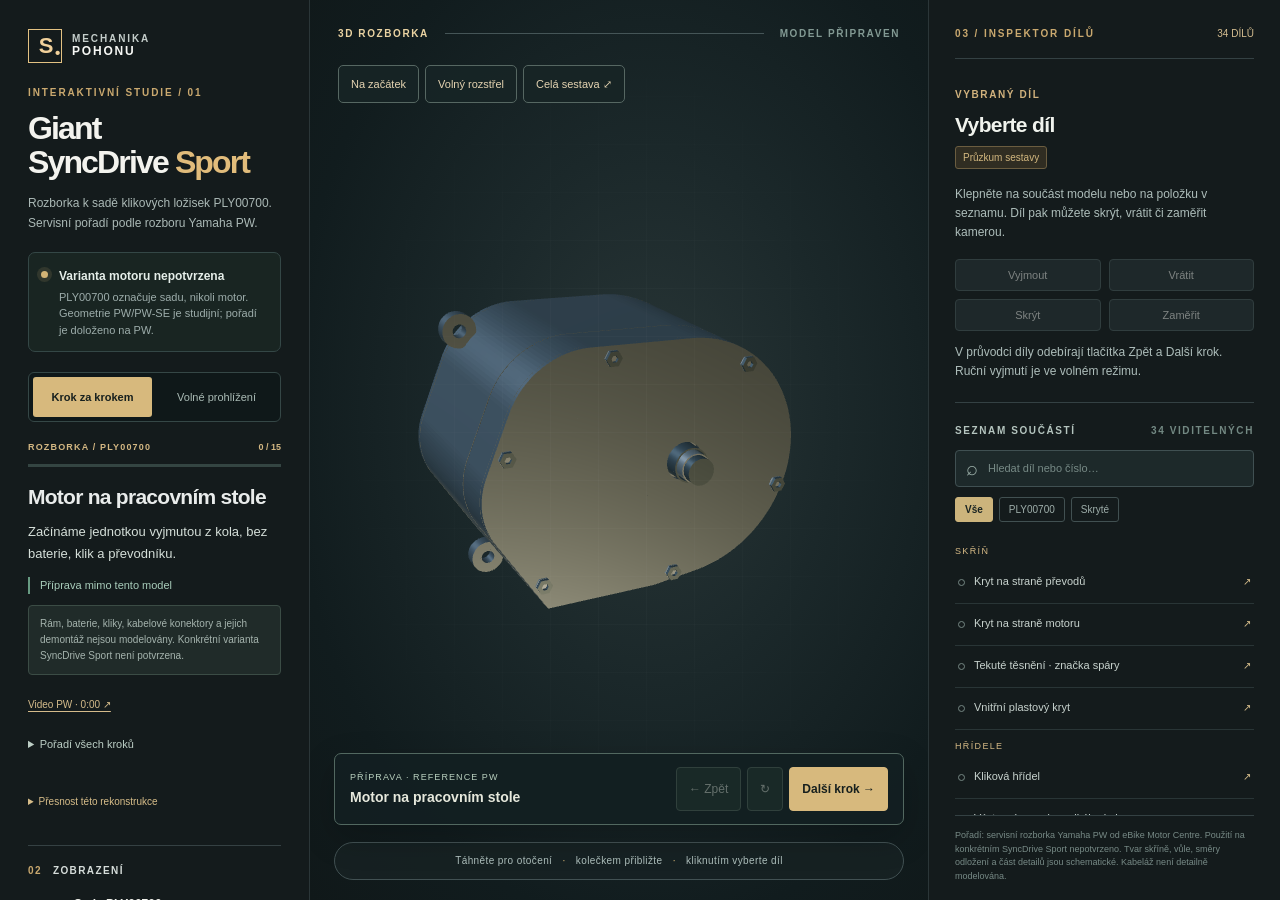
==== web/index.html @ afc52d45 "Publish SyncDrive Sport interactive 3D study" ====
<!doctype html>
<html lang="cs">
<head>
  <meta charset="utf-8">
  <meta name="viewport" content="width=device-width, initial-scale=1">
  <title>SyncDrive Sport | Interaktivní rozborka</title>
  <meta name="description" content="Interaktivní 3D studie motoru Giant SyncDrive Sport. Rozložte sestavu, prohlédněte součásti a odlište doložené údaje od rekonstruované geometrie.">
  <link rel="stylesheet" href="./style.css">
  <script type="importmap">{"imports":{"three":"./vendor/three.module.js"}}</script>
  <script type="module" src="./app.js"></script>
</head>
<body>
  <div class="app-shell">
    <aside class="left-panel">
      <div class="brand"><span class="brand-icon">S<span class="brand-dot">•</span></span><span>MECHANIKA<br><b>POHONU</b></span></div>
      <p class="eyebrow">INTERAKTIVNÍ STUDIE / 01</p>
      <h1>Giant<br>SyncDrive <em>Sport</em></h1>
      <p class="intro">Rozborka k sadě klikových ložisek PLY00700. Servisní pořadí podle rozboru Yamaha PW.</p>
      <div class="status-card"><span class="pulse"></span><div><strong>Varianta motoru nepotvrzena</strong><small>PLY00700 označuje sadu, nikoli motor. Geometrie PW/PW-SE je studijní; pořadí je doloženo na PW.</small></div></div>
      <div class="mode-tabs" aria-label="Režim prohlížení"><button id="mode-guide" aria-pressed="true">Krok za krokem</button><button id="mode-free" aria-pressed="false">Volné prohlížení</button></div>
      <section id="guide-panel" aria-label="Průvodce rozborkou">
        <div class="guide-heading"><span>ROZBORKA / PLY00700</span><output id="step-count">0 / 15</output></div>
        <progress id="step-progress" max="15" value="0" aria-label="Postup rozborky"></progress>
        <h2 id="step-title">Motor na pracovním stole</h2>
        <p id="step-text"></p>
        <p id="step-tool" class="step-tool"></p>
        <p id="step-note" class="step-note"></p>
        <a id="step-source" class="detail-source" target="_blank" rel="noreferrer">Referenční video PW ↗</a>
        <details class="guide-outline"><summary>Pořadí všech kroků</summary><ol id="step-list"></ol></details>
        <details class="accuracy-notes"><summary>Přesnost této rekonstrukce</summary><p>Skříň má dutinu, díly průchozí otvory a převody oddělené roviny. Po vytažení z uložení se podsestavy odkládají stranou; O-kroužky se schematicky roztahují.</p><p>Průniky jsou kontrolovány pro tuto studijní geometrii a její dráhy. Skříň, středy hřídelí, zubové profily, rozměry ložisek a kabeláž nejsou výrobně přesné. Značka tekutého těsnění není vyjímatelný díl.</p><a href="https://www.ebikemotorcentre.com/product/yamaha-pw-pw-se-crankshaft-bearing-kit-part-no-ply00700/" target="_blank" rel="noreferrer">Katalog sady PLY00700 ↗</a></details>
      </section>
      <div id="free-controls" hidden>
      <div class="control-title"><span>01</span> ROZLOŽENÍ</div>
      <div class="range-row"><label for="explode">Průběh rozborky</label><output id="explode-value">0 %</output></div>
      <input id="explode" type="range" min="0" max="100" value="0" step="1" aria-label="Míra rozložení sestavy">
      <div class="range-endpoints"><span>Sestaveno</span><span>Rozloženo</span></div>
      <p class="free-note">Posuvník plynule prochází ověřenými drahami průvodce. Ruční vyjmutí odloží vybraný díl samostatně vedle sestavy.</p>
      </div>
      <div class="control-title"><span>02</span> ZOBRAZENÍ</div>
      <button id="kit" class="toggle-button" aria-pressed="false"><span class="switch"></span><span><b>Sada PLY00700</b><small>Zvýraznit kliková ložiska a O-kroužky</small></span></button>
      <button id="housing" class="toggle-button" aria-pressed="false"><span class="switch"></span><span><b>Průhledná skříň</b><small>Odhalit vnitřní uspořádání</small></span></button>
      <button id="assemble" class="primary-action">Sestavit vše <span>↺</span></button>
      <button id="camera-reset" class="text-action">Vrátit výchozí pohled <span>⌖</span></button>
      <p class="source-note">Podklady: <a href="https://avdweb.nl/solar-bike/hub-motor/yamaha-pw-se" target="_blank" rel="noreferrer">rozbor PW-SE ↗</a> · <a href="https://www.ebikemotorcentre.com/yamaha-motor-parts/yamaha-pw-and-pw-se/" target="_blank" rel="noreferrer">servisní katalog ↗</a></p>
    </aside>
    <main class="stage" id="stage">
      <div class="stage-top"><span class="stage-kicker">3D ROZBORKA</span><span class="stage-line"></span><span id="load-state" role="status">NAČÍTÁM MODEL</span></div>
      <div id="canvas-wrap" aria-label="Interaktivní model motoru"></div>
      <div id="stage-message" class="stage-message" role="status"><span class="loading-ring" aria-hidden="true"></span><strong id="stage-message-title">Připravujeme model motoru</strong><p id="stage-message-text">Načítání 3D sestavy a seznamu součástí…</p><button id="retry" hidden>Zkusit znovu</button></div>
      <div class="stage-tools" aria-label="Rychlé pohledy"><button id="view-assembled">Na začátek</button><button id="view-exploded">Volný rozstřel</button><button id="fit-all" title="Zobrazit všechny viditelné díly">Celá sestava ⤢</button></div>
      <div id="guide-nav" class="guide-nav" aria-label="Ovládání rozborky"><div class="guide-current" role="status" aria-live="polite"><span id="stage-step-count">PŘÍPRAVA</span><strong id="stage-step-title">Motor na pracovním stole</strong></div><div class="guide-nav-buttons"><button id="step-prev" disabled>← Zpět</button><button id="step-replay" disabled title="Zopakovat pohyb aktuálního kroku">↻</button><button id="step-next">Další krok →</button></div></div>
      <div class="stage-hint">Táhněte pro otočení <i>·</i> kolečkem přibližte <i>·</i> kliknutím vyberte díl</div>
      <div class="stage-corner">PW / PW-SE<br><strong>SYNC<span>DRIVE</span></strong></div>
    </main>
    <aside class="right-panel">
      <div class="panel-top"><span class="eyebrow">03 / INSPEKTOR DÍLŮ</span><span id="part-count">—</span></div>
      <div class="selected" id="selected">
        <span class="selected-label">VYBRANÝ DÍL</span>
        <h2 id="selected-name">Vyberte díl</h2>
        <code id="selected-id"></code>
        <span id="selected-status" class="fact-pill">Průzkum sestavy</span>
        <p id="selected-description">Klepněte na součást modelu nebo na položku v seznamu. Díl pak můžete skrýt, vrátit či zaměřit kamerou.</p>
        <div class="selected-actions"><button id="remove-part" disabled>Vyjmout</button><button id="restore-part" disabled>Vrátit</button><button id="hide-part" disabled>Skrýt</button><button id="focus-part" disabled>Zaměřit</button></div>
        <p id="inspection-note" class="inspection-note">V průvodci díly odebírají tlačítka Zpět a Další krok. Ruční vyjmutí je ve volném režimu.</p>
        <a id="selected-source" class="detail-source" target="_blank" rel="noreferrer" hidden>Otevřít zdroj ↗</a>
      </div>
      <div class="list-title"><span>SEZNAM SOUČÁSTÍ</span><span id="visible-count"></span></div>
      <label class="search-wrap"><span>⌕</span><input id="search" type="search" placeholder="Hledat díl nebo číslo…" autocomplete="off" aria-label="Hledat díl"></label>
      <div class="filter-row"><button class="filter active" data-filter="all">Vše</button><button class="filter" data-filter="kit">PLY00700</button><button class="filter" data-filter="hidden">Skryté</button></div>
      <div id="part-list" class="part-list" aria-label="Seznam součástí"></div>
      <div class="disclaimer">Pořadí: servisní rozborka Yamaha PW od eBike Motor Centre. Použití na konkrétním SyncDrive Sport nepotvrzeno. Tvar skříně, vůle, směry odložení a část detailů jsou schematické. Kabeláž není detailně modelována.</div>
    </aside>
  </div>
  <noscript><p class="noscript-message">Pro zobrazení interaktivního motoru zapněte JavaScript v prohlížeči.</p></noscript>
</body>
</html>
---- web/style.css ----
:root{font-family:Inter,ui-sans-serif,-apple-system,BlinkMacSystemFont,"Segoe UI",sans-serif;color:#e9eceb;background:#101617;font-synthesis:none}*{box-sizing:border-box}html,body{margin:0;min-width:320px;height:100%}button,input{font:inherit}button{cursor:pointer}a{color:inherit}.app-shell{display:grid;grid-template-columns:310px minmax(360px,1fr) 352px;min-height:100vh;height:100vh}.left-panel,.right-panel{z-index:2;background:#141b1c;overflow:auto;scrollbar-width:thin;scrollbar-color:#394548 transparent}.left-panel{padding:29px 28px 24px;border-right:1px solid #2b3638}.right-panel{padding:28px 26px 0;border-left:1px solid #2b3638;display:flex;flex-direction:column}.brand{display:flex;gap:10px;align-items:center;font-size:10px;line-height:1.05;letter-spacing:.19em;font-weight:600;color:#c4cdca}.brand b{font-size:12px;letter-spacing:.15em;color:#f6f7f4}.brand-icon{width:34px;height:34px;border:1px solid #e3c283;display:grid;place-items:center;font-size:22px;font-weight:700;letter-spacing:-.1em;color:#f1d19b;position:relative}.brand-dot{font-size:15px;position:absolute;bottom:1px;right:3px}.eyebrow{font-size:10px;letter-spacing:.19em;font-weight:750;color:#caa96f}.left-panel>.eyebrow{margin:54px 0 14px}h1{font-size:43px;letter-spacing:-.058em;line-height:1.05;margin:0;color:#f3f3ee;font-weight:700}h1 em{font-style:normal;color:#e1bc7b}.intro{font-size:13px;line-height:1.68;color:#abb9b6;max-width:250px;margin:19px 0 26px}.status-card{display:flex;gap:11px;align-items:flex-start;border:1px solid #344746;background:#192522;padding:13px 12px;margin-bottom:30px;border-radius:7px}.status-card strong{font-size:12px;color:#e5eee9}.status-card small{display:block;color:#9dadab;font-size:11px;line-height:1.5;margin-top:5px}.pulse{width:7px;height:7px;flex:none;background:#d3b475;border-radius:50%;margin-top:5px;box-shadow:0 0 0 4px #d3b47520}.control-title{border-top:1px solid #354143;padding-top:19px;margin:0 0 17px;display:flex;gap:11px;color:#d6ddda;letter-spacing:.14em;font-weight:750;font-size:10px}.control-title span{color:#c9a86e}.range-row{display:flex;justify-content:space-between;align-items:center;color:#e9efeb;font-size:13px;margin:2px 0 14px}.range-row output{color:#e5c48b;font-variant-numeric:tabular-nums}input[type=range]{width:100%;height:4px;appearance:none;background:#52605c;border-radius:3px;outline:none;accent-color:#e6c185}input[type=range]::-webkit-slider-thumb{appearance:none;width:16px;height:16px;background:#ecc98d;border:3px solid #29302d;border-radius:50%;box-shadow:0 0 0 2px #ecc98d}.range-endpoints{display:flex;justify-content:space-between;color:#788984;font-size:10px;margin:9px 0 31px}.toggle-button{width:100%;display:flex;align-items:center;text-align:left;gap:12px;background:transparent;border:0;color:#f1f2ec;padding:4px 0 18px}.toggle-button+ .toggle-button{padding-top:2px}.toggle-button b{display:block;font-weight:600;font-size:12px}.toggle-button small{display:block;margin-top:4px;font-size:10px;color:#899c98;line-height:1.4}.switch{width:34px;height:19px;border-radius:12px;border:1px solid #586561;flex:none;position:relative;transition:.2s}.switch:before{content:"";display:block;width:11px;height:11px;background:#84948f;border-radius:50%;position:absolute;top:3px;left:3px;transition:.2s}.toggle-button[aria-pressed=true] .switch{background:#d5b478;border-color:#d5b478}.toggle-button[aria-pressed=true] .switch:before{left:18px;background:#1b2523}.primary-action{margin-top:7px;width:100%;background:#d7b97d;border:1px solid #d7b97d;border-radius:4px;color:#17201e;font-weight:700;font-size:12px;padding:13px;display:flex;justify-content:space-between}.primary-action:hover{background:#edcf93}.text-action{width:100%;background:transparent;border:0;border-bottom:1px solid #354143;color:#c2cdc8;font-size:11px;padding:16px 1px;display:flex;justify-content:space-between}.text-action:hover{color:white}.source-note{font-size:10px;line-height:1.6;color:#778984;margin:26px 0 0}.source-note a{color:#b6aaa0;text-underline-offset:3px}.stage{background:radial-gradient(ellipse at 55% 46%,#293637 0,#1b282a 39%,#111c1e 75%,#101819 100%);min-width:0;position:relative;overflow:hidden}.stage:after{content:"";position:absolute;inset:0;pointer-events:none;background-image:linear-gradient(#ffffff06 1px,transparent 1px),linear-gradient(90deg,#ffffff06 1px,transparent 1px);background-size:48px 48px;mask-image:radial-gradient(ellipse at center,#000 13%,transparent 74%)}.stage-top{position:absolute;left:28px;right:28px;top:28px;z-index:1;display:flex;align-items:center;gap:16px;font-size:10px;letter-spacing:.16em;color:#cedad7;font-weight:700}.stage-kicker{color:#ead3a2}.stage-line{height:1px;background:#455557;flex:1}.stage-top #load-state{color:#829993}.stage-hint{position:absolute;z-index:1;left:24px;bottom:23px;font-size:10px;letter-spacing:.04em;color:#afc0bd;background:#182324d0;border:1px solid #425153;border-radius:100px;padding:10px 16px;pointer-events:none}.stage-hint i{font-style:normal;color:#d9b878;margin:0 7px}.stage-corner{position:absolute;right:28px;bottom:28px;text-align:right;color:#8ca09b;letter-spacing:.18em;font-size:9px;line-height:1.8}.stage-corner strong{font-size:12px;color:#e5e8e1}.stage-corner strong span{color:#d8b675}#canvas-wrap{position:absolute;inset:0}#canvas-wrap canvas{display:block;width:100%;height:100%;outline:none;cursor:grab}#canvas-wrap canvas:active{cursor:grabbing}.panel-top,.list-title{display:flex;justify-content:space-between;align-items:center}.panel-top{border-bottom:1px solid #344143;padding-bottom:19px}.panel-top .eyebrow{margin:0}.panel-top #part-count{font-size:10px;color:#d4bd90}.selected{padding:25px 0 20px;border-bottom:1px solid #344143;min-height:269px}.selected-label,.list-title{letter-spacing:.16em;font-size:10px;font-weight:700;color:#b5c5bf}.selected-label{color:#d1b27d}.selected h2{font-size:21px;line-height:1.17;letter-spacing:-.03em;margin:11px 0 12px;color:#f0f3ed}.fact-pill{display:inline-block;color:#d2b77f;border:1px solid #6b5d40;background:#302d22;border-radius:3px;font-size:10px;padding:5px 7px}.fact-pill.verified{background:#1e3430;border-color:#3c7668;color:#9bd0b7}.selected p{font-size:12px;line-height:1.62;color:#adbdba;min-height:50px;margin:16px 0}.selected-actions{display:flex;gap:8px}.selected-actions button{flex:1;background:#293638;border:1px solid #4d6060;color:#e5eae5;padding:9px 6px;border-radius:4px;font-size:11px}.selected-actions button:hover:not(:disabled){background:#40504f}.selected-actions button:disabled{opacity:.5;cursor:default}.detail-source{display:inline-block;color:#d5bc8b;font-size:10px;margin-top:14px;text-decoration:underline;text-underline-offset:3px}.list-title{padding:22px 0 14px}.list-title #visible-count{color:#738983}.search-wrap{display:flex;align-items:center;gap:8px;background:#1d292a;border:1px solid #405052;border-radius:4px;padding:0 10px;color:#9cb0a9}.search-wrap span{font-size:20px;line-height:0}.search-wrap input{border:0;background:transparent;color:#edf1eb;font-size:11px;width:100%;height:35px;outline:none}.search-wrap input::placeholder{color:#778a86}.filter-row{display:flex;gap:6px;margin:10px 0 13px}.filter{border:1px solid #415051;background:transparent;color:#9eaeaa;border-radius:3px;padding:6px 9px;font-size:10px}.filter.active{background:#ccb47c;border-color:#ccb47c;color:#1b2523;font-weight:700}.part-list{overflow:auto;flex:1;min-height:100px;scrollbar-color:#3d4d4d transparent;scrollbar-width:thin;padding-bottom:10px}.group-heading{position:sticky;top:0;background:#141b1c;color:#d5b985;letter-spacing:.15em;font-size:9px;padding:11px 0 6px;z-index:1}.part-item{width:100%;min-height:42px;border:0;border-bottom:1px solid #293536;background:transparent;color:#c8d3ce;text-align:left;padding:8px 3px;display:flex;align-items:center;gap:9px;font-size:11px;line-height:1.25}.part-item:hover,.part-item.active{color:#f0e5d0;background:#263332}.part-item.hidden{opacity:.55}.part-item.kit .part-indicator{background:#e3bd76;border-color:#e3bd76}.part-indicator{flex:none;width:7px;height:7px;border-radius:50%;border:1px solid #758783}.part-item span:nth-child(2){flex:1}.part-item .eye{color:#d6bd8b;font-size:10px}.disclaimer{font-size:9px;line-height:1.5;color:#778a86;padding:13px 0 17px;border-top:1px solid #344143;background:#141b1c}@media(max-width:1150px){.app-shell{grid-template-columns:270px minmax(310px,1fr) 310px}.left-panel{padding-left:20px;padding-right:20px}.right-panel{padding-left:18px;padding-right:18px}h1{font-size:38px}}@media(max-width:900px){.app-shell{height:auto;grid-template-columns:280px 1fr;grid-template-rows:minmax(560px,70vh) auto}.left-panel{grid-column:1;grid-row:1/3}.stage{grid-column:2;grid-row:1}.right-panel{grid-column:2;grid-row:2;height:600px;border-top:1px solid #2b3638}.stage-hint{left:12px;right:12px;text-align:center;font-size:9px}}@media(max-width:620px){.app-shell{display:flex;flex-direction:column;height:auto}.left-panel{order:2;padding:22px}.left-panel>.eyebrow{margin-top:24px}.stage{order:1;height:55vh;min-height:380px}.right-panel{order:3;height:650px}.stage-top{top:15px;left:15px;right:15px}.stage-hint{bottom:13px}.stage-corner{display:none}}

.selected code{display:block;font-size:10px;color:#8ea7a1;margin:-4px 0 10px}.selected-actions{display:grid;grid-template-columns:1fr 1fr;gap:8px}.selected-actions button{flex:auto}

/* Status and controls stay usable while the 3D scene loads. */
[hidden]{display:none!important}
button:focus-visible,input:focus-visible,a:focus-visible{outline:2px solid #edcf93;outline-offset:4px}
button:disabled{cursor:default;opacity:.45}
.stage-tools{position:absolute;top:65px;left:28px;right:28px;z-index:2;display:flex;gap:6px;flex-wrap:wrap}
.stage-tools button,.stage-message button{border:1px solid #566762;background:#182526e8;color:#e5d4b2;border-radius:5px;font-size:11px;padding:10px 12px;min-height:38px}
.stage-tools button:hover:not(:disabled){background:#354642}
.stage-message{position:absolute;inset:0;z-index:3;display:flex;align-items:center;justify-content:center;flex-direction:column;text-align:center;background:#162223ed;padding:32px}
.stage-message strong{font-size:20px;letter-spacing:-.03em}
.stage-message p{max-width:320px;font-size:13px;line-height:1.7;color:#aebeb8}
.stage-message.error .loading-ring{display:none}
.loading-ring{width:30px;height:30px;margin-bottom:24px;border:2px solid #53605b;border-top-color:#edcf93;border-radius:50%;animation:loading-turn 1s linear infinite}
@keyframes loading-turn{to{transform:rotate(360deg)}}
#canvas-wrap canvas{touch-action:none}
.noscript-message{position:fixed;inset:30% 10% auto;background:#182526;color:#edcf93;padding:30px;z-index:10;border:1px solid #edcf93}
@media(min-width:901px){.stage-hint{right:24px;text-align:center;line-height:1.6;bottom:20px}.stage-corner{bottom:80px}}
@media(min-width:621px) and (max-width:900px){.stage-corner{bottom:85px}}
@media(max-width:620px){.stage{position:sticky;top:0;z-index:4;height:46svh;min-height:300px;max-height:480px;border-bottom:1px solid #405052}.stage-tools{top:48px;left:15px;right:15px}.stage-tools button{min-height:40px}.stage-hint{font-size:9px;line-height:1.6;padding:8px}.right-panel{height:auto;min-height:650px;overflow:visible}.part-list{max-height:420px;flex:auto}.part-item{min-height:46px}.selected-actions button,.filter,.toggle-button{min-height:44px}.stage-top{gap:8px;font-size:9px;letter-spacing:.1em}.left-panel>.eyebrow{margin-top:12px}}
@media(prefers-reduced-motion:reduce){*,*:before,*:after{animation:none!important;transition:none!important}}

/* Guided bearing-kit disassembly. */
.left-panel:has(#mode-guide[aria-pressed=true]) h1{font-size:32px}
.left-panel:has(#mode-guide[aria-pressed=true])>.eyebrow{margin-top:24px}
.left-panel:has(#mode-guide[aria-pressed=true]) .intro{margin:14px 0 18px;font-size:12px}
.status-card{margin-bottom:20px}
.mode-tabs{display:grid;grid-template-columns:1fr 1fr;gap:5px;background:#0f1819;padding:4px;border:1px solid #354746;border-radius:6px;margin:0 0 20px}
.mode-tabs button{border:0;border-radius:3px;background:transparent;color:#aabbb5;font-size:11px;min-height:40px;padding:7px}
.mode-tabs button[aria-pressed=true]{background:#d7b97d;color:#17201e;font-weight:700}
.guide-heading{display:flex;justify-content:space-between;font-size:9px;letter-spacing:.13em;color:#d3b782;font-weight:700}
.guide-heading output{font-variant-numeric:tabular-nums;letter-spacing:0}
#step-progress{appearance:none;width:100%;height:3px;margin:12px 0 16px;accent-color:#d7b97d;border:0;background:#344542}
#step-progress::-webkit-progress-bar{background:#344542}
#step-progress::-webkit-progress-value{background:#d7b97d}
#guide-panel h2{font-size:21px;line-height:1.22;letter-spacing:-.035em;margin:0 0 12px}
#step-text{color:#d5dfd9;font-size:13px;line-height:1.65;margin:0 0 13px}
.step-tool{color:#a9cdbb;font-size:11px;line-height:1.5;border-left:2px solid #679b82;padding-left:10px}
.step-note,.free-note,.inspection-note{font-size:10px;line-height:1.6;color:#a5b4ae}
.step-note{background:#202b29;padding:10px 11px;border:1px solid #3b4c45;border-radius:4px}
.guide-outline{margin:16px 0 22px;font-size:11px;color:#bccec5}
.guide-outline summary{cursor:pointer;padding:10px 0;min-height:36px}
#step-list{list-style:none;margin:0;padding:0;max-height:235px;overflow:auto;scrollbar-width:thin}
#step-list button{width:100%;text-align:left;background:transparent;border:0;border-bottom:1px solid #344540;padding:10px 6px;min-height:40px;color:#adbbb5;font-size:11px;line-height:1.4}
#step-list button[aria-current=step]{background:#2b3a32;color:#e5ce9c;border-left:2px solid #d7b97d}
#step-list button:disabled{opacity:.45}
.guide-nav{position:absolute;bottom:75px;left:24px;right:24px;z-index:2;background:#132022ee;border:1px solid #526860;border-radius:7px;display:flex;align-items:center;justify-content:space-between;gap:16px;padding:13px 15px;box-shadow:0 12px 35px #0003}
.guide-current{min-width:0}
.guide-current span{display:block;font-size:9px;letter-spacing:.12em;color:#b9d0bf;margin-bottom:6px}
.guide-current strong{display:block;font-size:14px;line-height:1.3;color:#e6e8dc}
.guide-nav-buttons{display:flex;gap:6px;flex:none}
.guide-nav button{border:1px solid #607467;border-radius:4px;background:#263b33;color:#e1e8dc;padding:10px 12px;min-height:44px;font-size:12px}
.guide-nav #step-next{background:#d7b97d;border-color:#d7b97d;color:#17201e;font-weight:700}
.guide-nav button:disabled{opacity:.4}
.stage:has(#guide-nav:not([hidden])) .stage-corner{display:none}
.part-item.current-step{background:#1e352a;border-left:2px solid #80b899;padding-left:6px}
.part-item.current-step .eye{color:#a9d8bb;font-size:9px}
.inspection-note{font-size:10px;min-height:0!important;margin:12px 0 0!important}
@media(max-width:1150px){.guide-nav{flex-direction:column;align-items:stretch;gap:10px}.guide-nav-buttons{justify-content:flex-end}.guide-current strong{font-size:13px}}
@media(max-width:620px){.guide-nav{bottom:12px;left:12px;right:12px;padding:9px 11px;gap:8px}.guide-current span{font-size:8px;margin-bottom:3px}.guide-current strong{font-size:12px}.guide-nav-buttons{justify-content:stretch}.guide-nav button{font-size:11px;min-height:40px;padding:8px 10px}#step-next{flex:1}.stage:has(#guide-nav:not([hidden])) .stage-hint{display:none}.stage{height:52svh;min-height:360px}.stage-tools button{font-size:10px;padding:8px}.mode-tabs button{min-height:44px}}
.accuracy-notes{font-size:10px;color:#a9b8b0;line-height:1.6;margin:0 0 23px}.accuracy-notes summary{cursor:pointer;color:#d7bd89;min-height:36px;padding:8px 0}.accuracy-notes p{margin:8px 0 12px}.accuracy-notes a{color:#d7bd89;text-underline-offset:3px}
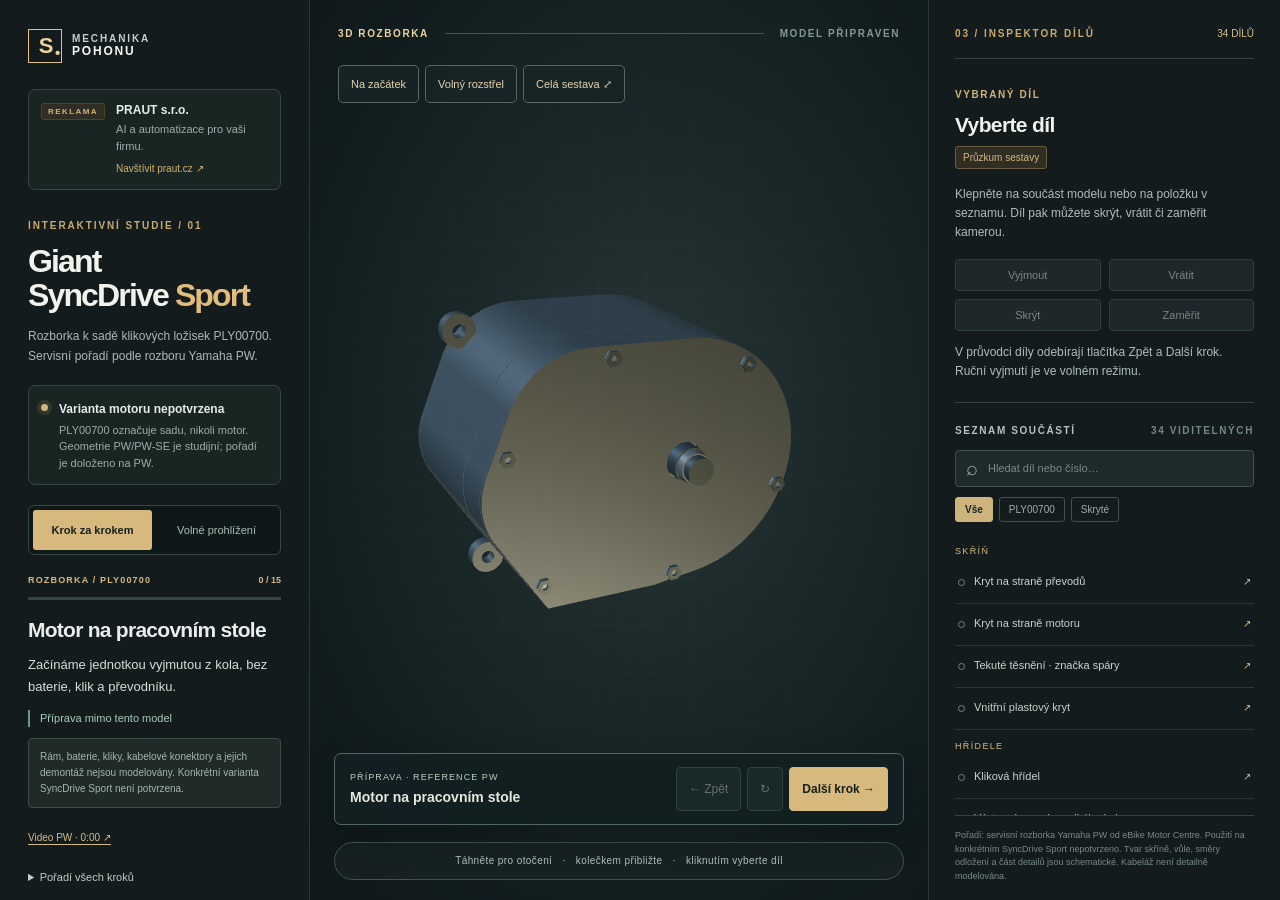
==== commit e26ec658: "Add PRAUT advertisement to SyncDrive viewer" ====
--- a/web/index.html
+++ b/web/index.html
@@ -13,6 +13,14 @@
   <div class="app-shell">
     <aside class="left-panel">
       <div class="brand"><span class="brand-icon">S<span class="brand-dot">•</span></span><span>MECHANIKA<br><b>POHONU</b></span></div>
+      <aside class="ad-card">
+        <span class="ad-tag">REKLAMA</span>
+        <a href="https://www.praut.cz/" target="_blank" rel="noreferrer" aria-label="Přejít na web firmy PRAUT s.r.o.">
+          <h3 class="ad-title">PRAUT s.r.o.</h3>
+          <p class="ad-copy">AI a automatizace pro vaši firmu.</p>
+          <span class="ad-cta">Navštívit praut.cz ↗</span>
+        </a>
+      </aside>
       <p class="eyebrow">INTERAKTIVNÍ STUDIE / 01</p>
       <h1>Giant<br>SyncDrive <em>Sport</em></h1>
       <p class="intro">Rozborka k sadě klikových ložisek PLY00700. Servisní pořadí podle rozboru Yamaha PW.</p>
--- a/web/style.css
+++ b/web/style.css
@@ -1,4 +1,4 @@
-:root{font-family:Inter,ui-sans-serif,-apple-system,BlinkMacSystemFont,"Segoe UI",sans-serif;color:#e9eceb;background:#101617;font-synthesis:none}*{box-sizing:border-box}html,body{margin:0;min-width:320px;height:100%}button,input{font:inherit}button{cursor:pointer}a{color:inherit}.app-shell{display:grid;grid-template-columns:310px minmax(360px,1fr) 352px;min-height:100vh;height:100vh}.left-panel,.right-panel{z-index:2;background:#141b1c;overflow:auto;scrollbar-width:thin;scrollbar-color:#394548 transparent}.left-panel{padding:29px 28px 24px;border-right:1px solid #2b3638}.right-panel{padding:28px 26px 0;border-left:1px solid #2b3638;display:flex;flex-direction:column}.brand{display:flex;gap:10px;align-items:center;font-size:10px;line-height:1.05;letter-spacing:.19em;font-weight:600;color:#c4cdca}.brand b{font-size:12px;letter-spacing:.15em;color:#f6f7f4}.brand-icon{width:34px;height:34px;border:1px solid #e3c283;display:grid;place-items:center;font-size:22px;font-weight:700;letter-spacing:-.1em;color:#f1d19b;position:relative}.brand-dot{font-size:15px;position:absolute;bottom:1px;right:3px}.eyebrow{font-size:10px;letter-spacing:.19em;font-weight:750;color:#caa96f}.left-panel>.eyebrow{margin:54px 0 14px}h1{font-size:43px;letter-spacing:-.058em;line-height:1.05;margin:0;color:#f3f3ee;font-weight:700}h1 em{font-style:normal;color:#e1bc7b}.intro{font-size:13px;line-height:1.68;color:#abb9b6;max-width:250px;margin:19px 0 26px}.status-card{display:flex;gap:11px;align-items:flex-start;border:1px solid #344746;background:#192522;padding:13px 12px;margin-bottom:30px;border-radius:7px}.status-card strong{font-size:12px;color:#e5eee9}.status-card small{display:block;color:#9dadab;font-size:11px;line-height:1.5;margin-top:5px}.pulse{width:7px;height:7px;flex:none;background:#d3b475;border-radius:50%;margin-top:5px;box-shadow:0 0 0 4px #d3b47520}.control-title{border-top:1px solid #354143;padding-top:19px;margin:0 0 17px;display:flex;gap:11px;color:#d6ddda;letter-spacing:.14em;font-weight:750;font-size:10px}.control-title span{color:#c9a86e}.range-row{display:flex;justify-content:space-between;align-items:center;color:#e9efeb;font-size:13px;margin:2px 0 14px}.range-row output{color:#e5c48b;font-variant-numeric:tabular-nums}input[type=range]{width:100%;height:4px;appearance:none;background:#52605c;border-radius:3px;outline:none;accent-color:#e6c185}input[type=range]::-webkit-slider-thumb{appearance:none;width:16px;height:16px;background:#ecc98d;border:3px solid #29302d;border-radius:50%;box-shadow:0 0 0 2px #ecc98d}.range-endpoints{display:flex;justify-content:space-between;color:#788984;font-size:10px;margin:9px 0 31px}.toggle-button{width:100%;display:flex;align-items:center;text-align:left;gap:12px;background:transparent;border:0;color:#f1f2ec;padding:4px 0 18px}.toggle-button+ .toggle-button{padding-top:2px}.toggle-button b{display:block;font-weight:600;font-size:12px}.toggle-button small{display:block;margin-top:4px;font-size:10px;color:#899c98;line-height:1.4}.switch{width:34px;height:19px;border-radius:12px;border:1px solid #586561;flex:none;position:relative;transition:.2s}.switch:before{content:"";display:block;width:11px;height:11px;background:#84948f;border-radius:50%;position:absolute;top:3px;left:3px;transition:.2s}.toggle-button[aria-pressed=true] .switch{background:#d5b478;border-color:#d5b478}.toggle-button[aria-pressed=true] .switch:before{left:18px;background:#1b2523}.primary-action{margin-top:7px;width:100%;background:#d7b97d;border:1px solid #d7b97d;border-radius:4px;color:#17201e;font-weight:700;font-size:12px;padding:13px;display:flex;justify-content:space-between}.primary-action:hover{background:#edcf93}.text-action{width:100%;background:transparent;border:0;border-bottom:1px solid #354143;color:#c2cdc8;font-size:11px;padding:16px 1px;display:flex;justify-content:space-between}.text-action:hover{color:white}.source-note{font-size:10px;line-height:1.6;color:#778984;margin:26px 0 0}.source-note a{color:#b6aaa0;text-underline-offset:3px}.stage{background:radial-gradient(ellipse at 55% 46%,#293637 0,#1b282a 39%,#111c1e 75%,#101819 100%);min-width:0;position:relative;overflow:hidden}.stage:after{content:"";position:absolute;inset:0;pointer-events:none;background-image:linear-gradient(#ffffff06 1px,transparent 1px),linear-gradient(90deg,#ffffff06 1px,transparent 1px);background-size:48px 48px;mask-image:radial-gradient(ellipse at center,#000 13%,transparent 74%)}.stage-top{position:absolute;left:28px;right:28px;top:28px;z-index:1;display:flex;align-items:center;gap:16px;font-size:10px;letter-spacing:.16em;color:#cedad7;font-weight:700}.stage-kicker{color:#ead3a2}.stage-line{height:1px;background:#455557;flex:1}.stage-top #load-state{color:#829993}.stage-hint{position:absolute;z-index:1;left:24px;bottom:23px;font-size:10px;letter-spacing:.04em;color:#afc0bd;background:#182324d0;border:1px solid #425153;border-radius:100px;padding:10px 16px;pointer-events:none}.stage-hint i{font-style:normal;color:#d9b878;margin:0 7px}.stage-corner{position:absolute;right:28px;bottom:28px;text-align:right;color:#8ca09b;letter-spacing:.18em;font-size:9px;line-height:1.8}.stage-corner strong{font-size:12px;color:#e5e8e1}.stage-corner strong span{color:#d8b675}#canvas-wrap{position:absolute;inset:0}#canvas-wrap canvas{display:block;width:100%;height:100%;outline:none;cursor:grab}#canvas-wrap canvas:active{cursor:grabbing}.panel-top,.list-title{display:flex;justify-content:space-between;align-items:center}.panel-top{border-bottom:1px solid #344143;padding-bottom:19px}.panel-top .eyebrow{margin:0}.panel-top #part-count{font-size:10px;color:#d4bd90}.selected{padding:25px 0 20px;border-bottom:1px solid #344143;min-height:269px}.selected-label,.list-title{letter-spacing:.16em;font-size:10px;font-weight:700;color:#b5c5bf}.selected-label{color:#d1b27d}.selected h2{font-size:21px;line-height:1.17;letter-spacing:-.03em;margin:11px 0 12px;color:#f0f3ed}.fact-pill{display:inline-block;color:#d2b77f;border:1px solid #6b5d40;background:#302d22;border-radius:3px;font-size:10px;padding:5px 7px}.fact-pill.verified{background:#1e3430;border-color:#3c7668;color:#9bd0b7}.selected p{font-size:12px;line-height:1.62;color:#adbdba;min-height:50px;margin:16px 0}.selected-actions{display:flex;gap:8px}.selected-actions button{flex:1;background:#293638;border:1px solid #4d6060;color:#e5eae5;padding:9px 6px;border-radius:4px;font-size:11px}.selected-actions button:hover:not(:disabled){background:#40504f}.selected-actions button:disabled{opacity:.5;cursor:default}.detail-source{display:inline-block;color:#d5bc8b;font-size:10px;margin-top:14px;text-decoration:underline;text-underline-offset:3px}.list-title{padding:22px 0 14px}.list-title #visible-count{color:#738983}.search-wrap{display:flex;align-items:center;gap:8px;background:#1d292a;border:1px solid #405052;border-radius:4px;padding:0 10px;color:#9cb0a9}.search-wrap span{font-size:20px;line-height:0}.search-wrap input{border:0;background:transparent;color:#edf1eb;font-size:11px;width:100%;height:35px;outline:none}.search-wrap input::placeholder{color:#778a86}.filter-row{display:flex;gap:6px;margin:10px 0 13px}.filter{border:1px solid #415051;background:transparent;color:#9eaeaa;border-radius:3px;padding:6px 9px;font-size:10px}.filter.active{background:#ccb47c;border-color:#ccb47c;color:#1b2523;font-weight:700}.part-list{overflow:auto;flex:1;min-height:100px;scrollbar-color:#3d4d4d transparent;scrollbar-width:thin;padding-bottom:10px}.group-heading{position:sticky;top:0;background:#141b1c;color:#d5b985;letter-spacing:.15em;font-size:9px;padding:11px 0 6px;z-index:1}.part-item{width:100%;min-height:42px;border:0;border-bottom:1px solid #293536;background:transparent;color:#c8d3ce;text-align:left;padding:8px 3px;display:flex;align-items:center;gap:9px;font-size:11px;line-height:1.25}.part-item:hover,.part-item.active{color:#f0e5d0;background:#263332}.part-item.hidden{opacity:.55}.part-item.kit .part-indicator{background:#e3bd76;border-color:#e3bd76}.part-indicator{flex:none;width:7px;height:7px;border-radius:50%;border:1px solid #758783}.part-item span:nth-child(2){flex:1}.part-item .eye{color:#d6bd8b;font-size:10px}.disclaimer{font-size:9px;line-height:1.5;color:#778a86;padding:13px 0 17px;border-top:1px solid #344143;background:#141b1c}@media(max-width:1150px){.app-shell{grid-template-columns:270px minmax(310px,1fr) 310px}.left-panel{padding-left:20px;padding-right:20px}.right-panel{padding-left:18px;padding-right:18px}h1{font-size:38px}}@media(max-width:900px){.app-shell{height:auto;grid-template-columns:280px 1fr;grid-template-rows:minmax(560px,70vh) auto}.left-panel{grid-column:1;grid-row:1/3}.stage{grid-column:2;grid-row:1}.right-panel{grid-column:2;grid-row:2;height:600px;border-top:1px solid #2b3638}.stage-hint{left:12px;right:12px;text-align:center;font-size:9px}}@media(max-width:620px){.app-shell{display:flex;flex-direction:column;height:auto}.left-panel{order:2;padding:22px}.left-panel>.eyebrow{margin-top:24px}.stage{order:1;height:55vh;min-height:380px}.right-panel{order:3;height:650px}.stage-top{top:15px;left:15px;right:15px}.stage-hint{bottom:13px}.stage-corner{display:none}}
+:root{font-family:Inter,ui-sans-serif,-apple-system,BlinkMacSystemFont,"Segoe UI",sans-serif;color:#e9eceb;background:#101617;font-synthesis:none}*{box-sizing:border-box}html,body{margin:0;min-width:320px;height:100%}button,input{font:inherit}button{cursor:pointer}a{color:inherit}.app-shell{display:grid;grid-template-columns:310px minmax(360px,1fr) 352px;min-height:100vh;height:100vh}.left-panel,.right-panel{z-index:2;background:#141b1c;overflow:auto;scrollbar-width:thin;scrollbar-color:#394548 transparent}.left-panel{padding:29px 28px 24px;border-right:1px solid #2b3638}.right-panel{padding:28px 26px 0;border-left:1px solid #2b3638;display:flex;flex-direction:column}.brand{display:flex;gap:10px;align-items:center;font-size:10px;line-height:1.05;letter-spacing:.19em;font-weight:600;color:#c4cdca}.brand b{font-size:12px;letter-spacing:.15em;color:#f6f7f4}.brand-icon{width:34px;height:34px;border:1px solid #e3c283;display:grid;place-items:center;font-size:22px;font-weight:700;letter-spacing:-.1em;color:#f1d19b;position:relative}.brand-dot{font-size:15px;position:absolute;bottom:1px;right:3px}.eyebrow{font-size:10px;letter-spacing:.19em;font-weight:750;color:#caa96f}.left-panel>.eyebrow{margin:54px 0 14px}h1{font-size:43px;letter-spacing:-.058em;line-height:1.05;margin:0;color:#f3f3ee;font-weight:700}h1 em{font-style:normal;color:#e1bc7b}.intro{font-size:13px;line-height:1.68;color:#abb9b6;max-width:250px;margin:19px 0 26px}.status-card{display:flex;gap:11px;align-items:flex-start;border:1px solid #344746;background:#192522;padding:13px 12px;margin-bottom:30px;border-radius:7px}.status-card strong{font-size:12px;color:#e5eee9}.status-card small{display:block;color:#9dadab;font-size:11px;line-height:1.5;margin-top:5px}.pulse{width:7px;height:7px;flex:none;background:#d3b475;border-radius:50%;margin-top:5px;box-shadow:0 0 0 4px #d3b47520}.ad-card{display:flex;gap:11px;align-items:flex-start;border:1px solid #344746;background:#192522;padding:13px 12px;margin:26px 0 30px;border-radius:7px}.ad-card a{text-decoration:none;color:inherit;cursor:pointer}.ad-tag{font-size:8px;letter-spacing:.18em;font-weight:700;color:#d3b475;background:#302d22;border:1px solid #4b452e;border-radius:3px;padding:3px 6px;flex:none}.ad-title{font-size:12px;font-weight:600;color:#e5eee9;margin:0}.ad-copy{display:block;color:#9dadab;font-size:11px;line-height:1.5;margin:4px 0}.ad-cta{color:#d3b475;font-size:10px}.ad-card:hover{border-color:#d3b475}.control-title{border-top:1px solid #354143;padding-top:19px;margin:0 0 17px;display:flex;gap:11px;color:#d6ddda;letter-spacing:.14em;font-weight:750;font-size:10px}.control-title span{color:#c9a86e}.range-row{display:flex;justify-content:space-between;align-items:center;color:#e9efeb;font-size:13px;margin:2px 0 14px}.range-row output{color:#e5c48b;font-variant-numeric:tabular-nums}input[type=range]{width:100%;height:4px;appearance:none;background:#52605c;border-radius:3px;outline:none;accent-color:#e6c185}input[type=range]::-webkit-slider-thumb{appearance:none;width:16px;height:16px;background:#ecc98d;border:3px solid #29302d;border-radius:50%;box-shadow:0 0 0 2px #ecc98d}.range-endpoints{display:flex;justify-content:space-between;color:#788984;font-size:10px;margin:9px 0 31px}.toggle-button{width:100%;display:flex;align-items:center;text-align:left;gap:12px;background:transparent;border:0;color:#f1f2ec;padding:4px 0 18px}.toggle-button+ .toggle-button{padding-top:2px}.toggle-button b{display:block;font-weight:600;font-size:12px}.toggle-button small{display:block;margin-top:4px;font-size:10px;color:#899c98;line-height:1.4}.switch{width:34px;height:19px;border-radius:12px;border:1px solid #586561;flex:none;position:relative;transition:.2s}.switch:before{content:"";display:block;width:11px;height:11px;background:#84948f;border-radius:50%;position:absolute;top:3px;left:3px;transition:.2s}.toggle-button[aria-pressed=true] .switch{background:#d5b478;border-color:#d5b478}.toggle-button[aria-pressed=true] .switch:before{left:18px;background:#1b2523}.primary-action{margin-top:7px;width:100%;background:#d7b97d;border:1px solid #d7b97d;border-radius:4px;color:#17201e;font-weight:700;font-size:12px;padding:13px;display:flex;justify-content:space-between}.primary-action:hover{background:#edcf93}.text-action{width:100%;background:transparent;border:0;border-bottom:1px solid #354143;color:#c2cdc8;font-size:11px;padding:16px 1px;display:flex;justify-content:space-between}.text-action:hover{color:white}.source-note{font-size:10px;line-height:1.6;color:#778984;margin:26px 0 0}.source-note a{color:#b6aaa0;text-underline-offset:3px}.stage{background:radial-gradient(ellipse at 55% 46%,#293637 0,#1b282a 39%,#111c1e 75%,#101819 100%);min-width:0;position:relative;overflow:hidden}.stage:after{content:"";position:absolute;inset:0;pointer-events:none;background-image:linear-gradient(#ffffff06 1px,transparent 1px),linear-gradient(90deg,#ffffff06 1px,transparent 1px);background-size:48px 48px;mask-image:radial-gradient(ellipse at center,#000 13%,transparent 74%)}.stage-top{position:absolute;left:28px;right:28px;top:28px;z-index:1;display:flex;align-items:center;gap:16px;font-size:10px;letter-spacing:.16em;color:#cedad7;font-weight:700}.stage-kicker{color:#ead3a2}.stage-line{height:1px;background:#455557;flex:1}.stage-top #load-state{color:#829993}.stage-hint{position:absolute;z-index:1;left:24px;bottom:23px;font-size:10px;letter-spacing:.04em;color:#afc0bd;background:#182324d0;border:1px solid #425153;border-radius:100px;padding:10px 16px;pointer-events:none}.stage-hint i{font-style:normal;color:#d9b878;margin:0 7px}.stage-corner{position:absolute;right:28px;bottom:28px;text-align:right;color:#8ca09b;letter-spacing:.18em;font-size:9px;line-height:1.8}.stage-corner strong{font-size:12px;color:#e5e8e1}.stage-corner strong span{color:#d8b675}#canvas-wrap{position:absolute;inset:0}#canvas-wrap canvas{display:block;width:100%;height:100%;outline:none;cursor:grab}#canvas-wrap canvas:active{cursor:grabbing}.panel-top,.list-title{display:flex;justify-content:space-between;align-items:center}.panel-top{border-bottom:1px solid #344143;padding-bottom:19px}.panel-top .eyebrow{margin:0}.panel-top #part-count{font-size:10px;color:#d4bd90}.selected{padding:25px 0 20px;border-bottom:1px solid #344143;min-height:269px}.selected-label,.list-title{letter-spacing:.16em;font-size:10px;font-weight:700;color:#b5c5bf}.selected-label{color:#d1b27d}.selected h2{font-size:21px;line-height:1.17;letter-spacing:-.03em;margin:11px 0 12px;color:#f0f3ed}.fact-pill{display:inline-block;color:#d2b77f;border:1px solid #6b5d40;background:#302d22;border-radius:3px;font-size:10px;padding:5px 7px}.fact-pill.verified{background:#1e3430;border-color:#3c7668;color:#9bd0b7}.selected p{font-size:12px;line-height:1.62;color:#adbdba;min-height:50px;margin:16px 0}.selected-actions{display:flex;gap:8px}.selected-actions button{flex:1;background:#293638;border:1px solid #4d6060;color:#e5eae5;padding:9px 6px;border-radius:4px;font-size:11px}.selected-actions button:hover:not(:disabled){background:#40504f}.selected-actions button:disabled{opacity:.5;cursor:default}.detail-source{display:inline-block;color:#d5bc8b;font-size:10px;margin-top:14px;text-decoration:underline;text-underline-offset:3px}.list-title{padding:22px 0 14px}.list-title #visible-count{color:#738983}.search-wrap{display:flex;align-items:center;gap:8px;background:#1d292a;border:1px solid #405052;border-radius:4px;padding:0 10px;color:#9cb0a9}.search-wrap span{font-size:20px;line-height:0}.search-wrap input{border:0;background:transparent;color:#edf1eb;font-size:11px;width:100%;height:35px;outline:none}.search-wrap input::placeholder{color:#778a86}.filter-row{display:flex;gap:6px;margin:10px 0 13px}.filter{border:1px solid #415051;background:transparent;color:#9eaeaa;border-radius:3px;padding:6px 9px;font-size:10px}.filter.active{background:#ccb47c;border-color:#ccb47c;color:#1b2523;font-weight:700}.part-list{overflow:auto;flex:1;min-height:100px;scrollbar-color:#3d4d4d transparent;scrollbar-width:thin;padding-bottom:10px}.group-heading{position:sticky;top:0;background:#141b1c;color:#d5b985;letter-spacing:.15em;font-size:9px;padding:11px 0 6px;z-index:1}.part-item{width:100%;min-height:42px;border:0;border-bottom:1px solid #293536;background:transparent;color:#c8d3ce;text-align:left;padding:8px 3px;display:flex;align-items:center;gap:9px;font-size:11px;line-height:1.25}.part-item:hover,.part-item.active{color:#f0e5d0;background:#263332}.part-item.hidden{opacity:.55}.part-item.kit .part-indicator{background:#e3bd76;border-color:#e3bd76}.part-indicator{flex:none;width:7px;height:7px;border-radius:50%;border:1px solid #758783}.part-item span:nth-child(2){flex:1}.part-item .eye{color:#d6bd8b;font-size:10px}.disclaimer{font-size:9px;line-height:1.5;color:#778a86;padding:13px 0 17px;border-top:1px solid #344143;background:#141b1c}@media(max-width:1150px){.app-shell{grid-template-columns:270px minmax(310px,1fr) 310px}.left-panel{padding-left:20px;padding-right:20px}.right-panel{padding-left:18px;padding-right:18px}h1{font-size:38px}}@media(max-width:900px){.app-shell{height:auto;grid-template-columns:280px 1fr;grid-template-rows:minmax(560px,70vh) auto}.left-panel{grid-column:1;grid-row:1/3}.stage{grid-column:2;grid-row:1}.right-panel{grid-column:2;grid-row:2;height:600px;border-top:1px solid #2b3638}.stage-hint{left:12px;right:12px;text-align:center;font-size:9px}}@media(max-width:620px){.app-shell{display:flex;flex-direction:column;height:auto}.left-panel{order:2;padding:22px}.left-panel>.eyebrow{margin-top:24px}.stage{order:1;height:55vh;min-height:380px}.right-panel{order:3;height:650px}.stage-top{top:15px;left:15px;right:15px}.stage-hint{bottom:13px}.stage-corner{display:none}}
 
 .selected code{display:block;font-size:10px;color:#8ea7a1;margin:-4px 0 10px}.selected-actions{display:grid;grid-template-columns:1fr 1fr;gap:8px}.selected-actions button{flex:auto}
 
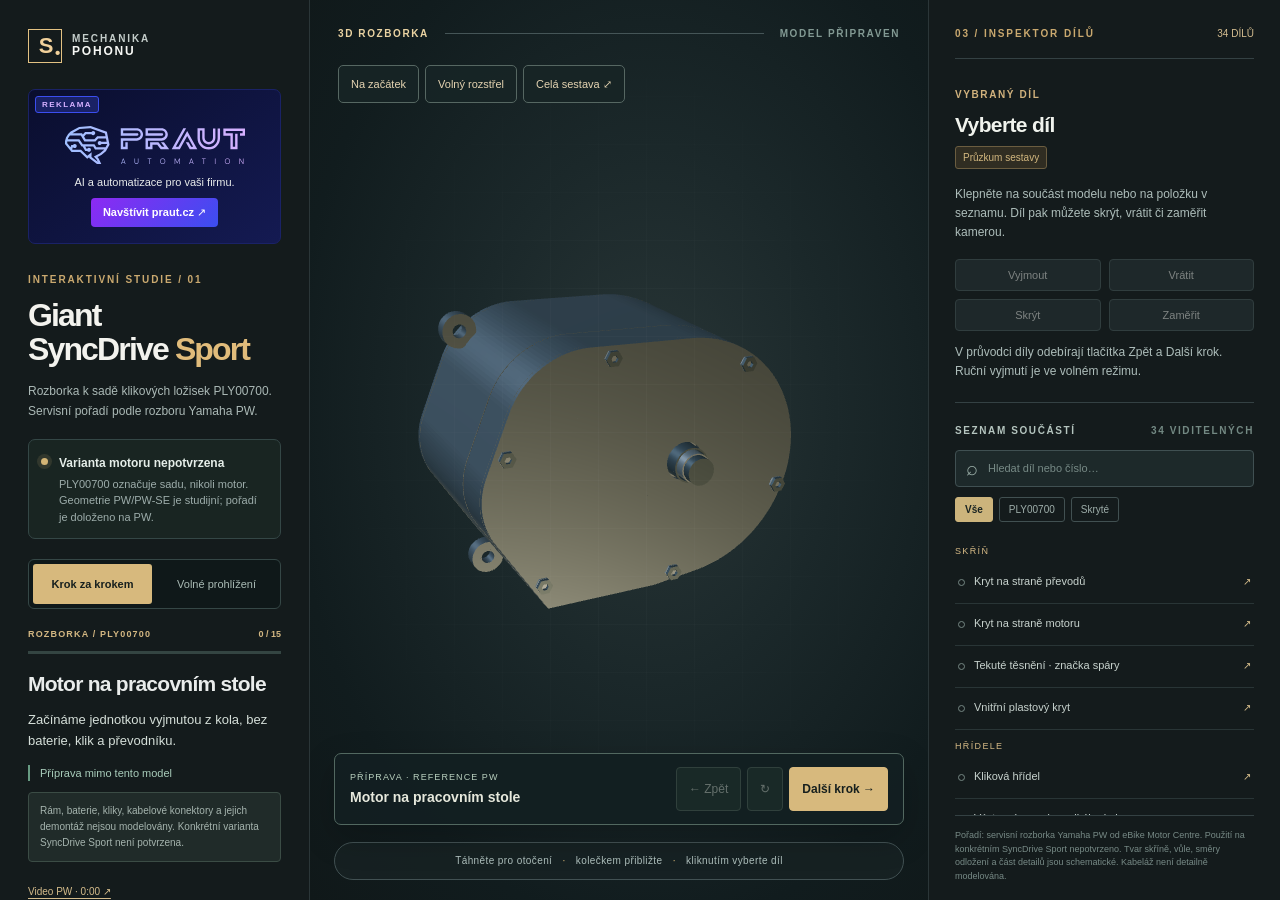
==== commit 570a62c3: "Use authentic PRAUT logo and brand colors in viewer ad" ====
--- a/web/index.html
+++ b/web/index.html
@@ -5,7 +5,7 @@
   <meta name="viewport" content="width=device-width, initial-scale=1">
   <title>SyncDrive Sport | Interaktivní rozborka</title>
   <meta name="description" content="Interaktivní 3D studie motoru Giant SyncDrive Sport. Rozložte sestavu, prohlédněte součásti a odlište doložené údaje od rekonstruované geometrie.">
-  <link rel="stylesheet" href="./style.css">
+  <link rel="stylesheet" href="./style.css?v=praut-2">
   <script type="importmap">{"imports":{"three":"./vendor/three.module.js"}}</script>
   <script type="module" src="./app.js"></script>
 </head>
@@ -16,7 +16,7 @@
       <aside class="ad-card">
         <span class="ad-tag">REKLAMA</span>
         <a href="https://www.praut.cz/" target="_blank" rel="noreferrer" aria-label="Přejít na web firmy PRAUT s.r.o.">
-          <h3 class="ad-title">PRAUT s.r.o.</h3>
+          <img class="ad-logo" src="./assets/praut.svg" alt="PRAUT s.r.o.">
           <p class="ad-copy">AI a automatizace pro vaši firmu.</p>
           <span class="ad-cta">Navštívit praut.cz ↗</span>
         </a>
--- a/web/style.css
+++ b/web/style.css
@@ -1,4 +1,4 @@
-:root{font-family:Inter,ui-sans-serif,-apple-system,BlinkMacSystemFont,"Segoe UI",sans-serif;color:#e9eceb;background:#101617;font-synthesis:none}*{box-sizing:border-box}html,body{margin:0;min-width:320px;height:100%}button,input{font:inherit}button{cursor:pointer}a{color:inherit}.app-shell{display:grid;grid-template-columns:310px minmax(360px,1fr) 352px;min-height:100vh;height:100vh}.left-panel,.right-panel{z-index:2;background:#141b1c;overflow:auto;scrollbar-width:thin;scrollbar-color:#394548 transparent}.left-panel{padding:29px 28px 24px;border-right:1px solid #2b3638}.right-panel{padding:28px 26px 0;border-left:1px solid #2b3638;display:flex;flex-direction:column}.brand{display:flex;gap:10px;align-items:center;font-size:10px;line-height:1.05;letter-spacing:.19em;font-weight:600;color:#c4cdca}.brand b{font-size:12px;letter-spacing:.15em;color:#f6f7f4}.brand-icon{width:34px;height:34px;border:1px solid #e3c283;display:grid;place-items:center;font-size:22px;font-weight:700;letter-spacing:-.1em;color:#f1d19b;position:relative}.brand-dot{font-size:15px;position:absolute;bottom:1px;right:3px}.eyebrow{font-size:10px;letter-spacing:.19em;font-weight:750;color:#caa96f}.left-panel>.eyebrow{margin:54px 0 14px}h1{font-size:43px;letter-spacing:-.058em;line-height:1.05;margin:0;color:#f3f3ee;font-weight:700}h1 em{font-style:normal;color:#e1bc7b}.intro{font-size:13px;line-height:1.68;color:#abb9b6;max-width:250px;margin:19px 0 26px}.status-card{display:flex;gap:11px;align-items:flex-start;border:1px solid #344746;background:#192522;padding:13px 12px;margin-bottom:30px;border-radius:7px}.status-card strong{font-size:12px;color:#e5eee9}.status-card small{display:block;color:#9dadab;font-size:11px;line-height:1.5;margin-top:5px}.pulse{width:7px;height:7px;flex:none;background:#d3b475;border-radius:50%;margin-top:5px;box-shadow:0 0 0 4px #d3b47520}.ad-card{display:flex;gap:11px;align-items:flex-start;border:1px solid #344746;background:#192522;padding:13px 12px;margin:26px 0 30px;border-radius:7px}.ad-card a{text-decoration:none;color:inherit;cursor:pointer}.ad-tag{font-size:8px;letter-spacing:.18em;font-weight:700;color:#d3b475;background:#302d22;border:1px solid #4b452e;border-radius:3px;padding:3px 6px;flex:none}.ad-title{font-size:12px;font-weight:600;color:#e5eee9;margin:0}.ad-copy{display:block;color:#9dadab;font-size:11px;line-height:1.5;margin:4px 0}.ad-cta{color:#d3b475;font-size:10px}.ad-card:hover{border-color:#d3b475}.control-title{border-top:1px solid #354143;padding-top:19px;margin:0 0 17px;display:flex;gap:11px;color:#d6ddda;letter-spacing:.14em;font-weight:750;font-size:10px}.control-title span{color:#c9a86e}.range-row{display:flex;justify-content:space-between;align-items:center;color:#e9efeb;font-size:13px;margin:2px 0 14px}.range-row output{color:#e5c48b;font-variant-numeric:tabular-nums}input[type=range]{width:100%;height:4px;appearance:none;background:#52605c;border-radius:3px;outline:none;accent-color:#e6c185}input[type=range]::-webkit-slider-thumb{appearance:none;width:16px;height:16px;background:#ecc98d;border:3px solid #29302d;border-radius:50%;box-shadow:0 0 0 2px #ecc98d}.range-endpoints{display:flex;justify-content:space-between;color:#788984;font-size:10px;margin:9px 0 31px}.toggle-button{width:100%;display:flex;align-items:center;text-align:left;gap:12px;background:transparent;border:0;color:#f1f2ec;padding:4px 0 18px}.toggle-button+ .toggle-button{padding-top:2px}.toggle-button b{display:block;font-weight:600;font-size:12px}.toggle-button small{display:block;margin-top:4px;font-size:10px;color:#899c98;line-height:1.4}.switch{width:34px;height:19px;border-radius:12px;border:1px solid #586561;flex:none;position:relative;transition:.2s}.switch:before{content:"";display:block;width:11px;height:11px;background:#84948f;border-radius:50%;position:absolute;top:3px;left:3px;transition:.2s}.toggle-button[aria-pressed=true] .switch{background:#d5b478;border-color:#d5b478}.toggle-button[aria-pressed=true] .switch:before{left:18px;background:#1b2523}.primary-action{margin-top:7px;width:100%;background:#d7b97d;border:1px solid #d7b97d;border-radius:4px;color:#17201e;font-weight:700;font-size:12px;padding:13px;display:flex;justify-content:space-between}.primary-action:hover{background:#edcf93}.text-action{width:100%;background:transparent;border:0;border-bottom:1px solid #354143;color:#c2cdc8;font-size:11px;padding:16px 1px;display:flex;justify-content:space-between}.text-action:hover{color:white}.source-note{font-size:10px;line-height:1.6;color:#778984;margin:26px 0 0}.source-note a{color:#b6aaa0;text-underline-offset:3px}.stage{background:radial-gradient(ellipse at 55% 46%,#293637 0,#1b282a 39%,#111c1e 75%,#101819 100%);min-width:0;position:relative;overflow:hidden}.stage:after{content:"";position:absolute;inset:0;pointer-events:none;background-image:linear-gradient(#ffffff06 1px,transparent 1px),linear-gradient(90deg,#ffffff06 1px,transparent 1px);background-size:48px 48px;mask-image:radial-gradient(ellipse at center,#000 13%,transparent 74%)}.stage-top{position:absolute;left:28px;right:28px;top:28px;z-index:1;display:flex;align-items:center;gap:16px;font-size:10px;letter-spacing:.16em;color:#cedad7;font-weight:700}.stage-kicker{color:#ead3a2}.stage-line{height:1px;background:#455557;flex:1}.stage-top #load-state{color:#829993}.stage-hint{position:absolute;z-index:1;left:24px;bottom:23px;font-size:10px;letter-spacing:.04em;color:#afc0bd;background:#182324d0;border:1px solid #425153;border-radius:100px;padding:10px 16px;pointer-events:none}.stage-hint i{font-style:normal;color:#d9b878;margin:0 7px}.stage-corner{position:absolute;right:28px;bottom:28px;text-align:right;color:#8ca09b;letter-spacing:.18em;font-size:9px;line-height:1.8}.stage-corner strong{font-size:12px;color:#e5e8e1}.stage-corner strong span{color:#d8b675}#canvas-wrap{position:absolute;inset:0}#canvas-wrap canvas{display:block;width:100%;height:100%;outline:none;cursor:grab}#canvas-wrap canvas:active{cursor:grabbing}.panel-top,.list-title{display:flex;justify-content:space-between;align-items:center}.panel-top{border-bottom:1px solid #344143;padding-bottom:19px}.panel-top .eyebrow{margin:0}.panel-top #part-count{font-size:10px;color:#d4bd90}.selected{padding:25px 0 20px;border-bottom:1px solid #344143;min-height:269px}.selected-label,.list-title{letter-spacing:.16em;font-size:10px;font-weight:700;color:#b5c5bf}.selected-label{color:#d1b27d}.selected h2{font-size:21px;line-height:1.17;letter-spacing:-.03em;margin:11px 0 12px;color:#f0f3ed}.fact-pill{display:inline-block;color:#d2b77f;border:1px solid #6b5d40;background:#302d22;border-radius:3px;font-size:10px;padding:5px 7px}.fact-pill.verified{background:#1e3430;border-color:#3c7668;color:#9bd0b7}.selected p{font-size:12px;line-height:1.62;color:#adbdba;min-height:50px;margin:16px 0}.selected-actions{display:flex;gap:8px}.selected-actions button{flex:1;background:#293638;border:1px solid #4d6060;color:#e5eae5;padding:9px 6px;border-radius:4px;font-size:11px}.selected-actions button:hover:not(:disabled){background:#40504f}.selected-actions button:disabled{opacity:.5;cursor:default}.detail-source{display:inline-block;color:#d5bc8b;font-size:10px;margin-top:14px;text-decoration:underline;text-underline-offset:3px}.list-title{padding:22px 0 14px}.list-title #visible-count{color:#738983}.search-wrap{display:flex;align-items:center;gap:8px;background:#1d292a;border:1px solid #405052;border-radius:4px;padding:0 10px;color:#9cb0a9}.search-wrap span{font-size:20px;line-height:0}.search-wrap input{border:0;background:transparent;color:#edf1eb;font-size:11px;width:100%;height:35px;outline:none}.search-wrap input::placeholder{color:#778a86}.filter-row{display:flex;gap:6px;margin:10px 0 13px}.filter{border:1px solid #415051;background:transparent;color:#9eaeaa;border-radius:3px;padding:6px 9px;font-size:10px}.filter.active{background:#ccb47c;border-color:#ccb47c;color:#1b2523;font-weight:700}.part-list{overflow:auto;flex:1;min-height:100px;scrollbar-color:#3d4d4d transparent;scrollbar-width:thin;padding-bottom:10px}.group-heading{position:sticky;top:0;background:#141b1c;color:#d5b985;letter-spacing:.15em;font-size:9px;padding:11px 0 6px;z-index:1}.part-item{width:100%;min-height:42px;border:0;border-bottom:1px solid #293536;background:transparent;color:#c8d3ce;text-align:left;padding:8px 3px;display:flex;align-items:center;gap:9px;font-size:11px;line-height:1.25}.part-item:hover,.part-item.active{color:#f0e5d0;background:#263332}.part-item.hidden{opacity:.55}.part-item.kit .part-indicator{background:#e3bd76;border-color:#e3bd76}.part-indicator{flex:none;width:7px;height:7px;border-radius:50%;border:1px solid #758783}.part-item span:nth-child(2){flex:1}.part-item .eye{color:#d6bd8b;font-size:10px}.disclaimer{font-size:9px;line-height:1.5;color:#778a86;padding:13px 0 17px;border-top:1px solid #344143;background:#141b1c}@media(max-width:1150px){.app-shell{grid-template-columns:270px minmax(310px,1fr) 310px}.left-panel{padding-left:20px;padding-right:20px}.right-panel{padding-left:18px;padding-right:18px}h1{font-size:38px}}@media(max-width:900px){.app-shell{height:auto;grid-template-columns:280px 1fr;grid-template-rows:minmax(560px,70vh) auto}.left-panel{grid-column:1;grid-row:1/3}.stage{grid-column:2;grid-row:1}.right-panel{grid-column:2;grid-row:2;height:600px;border-top:1px solid #2b3638}.stage-hint{left:12px;right:12px;text-align:center;font-size:9px}}@media(max-width:620px){.app-shell{display:flex;flex-direction:column;height:auto}.left-panel{order:2;padding:22px}.left-panel>.eyebrow{margin-top:24px}.stage{order:1;height:55vh;min-height:380px}.right-panel{order:3;height:650px}.stage-top{top:15px;left:15px;right:15px}.stage-hint{bottom:13px}.stage-corner{display:none}}
+:root{font-family:Inter,ui-sans-serif,-apple-system,BlinkMacSystemFont,"Segoe UI",sans-serif;color:#e9eceb;background:#101617;font-synthesis:none}*{box-sizing:border-box}html,body{margin:0;min-width:320px;height:100%}button,input{font:inherit}button{cursor:pointer}a{color:inherit}.app-shell{display:grid;grid-template-columns:310px minmax(360px,1fr) 352px;min-height:100vh;height:100vh}.left-panel,.right-panel{z-index:2;background:#141b1c;overflow:auto;scrollbar-width:thin;scrollbar-color:#394548 transparent}.left-panel{padding:29px 28px 24px;border-right:1px solid #2b3638}.right-panel{padding:28px 26px 0;border-left:1px solid #2b3638;display:flex;flex-direction:column}.brand{display:flex;gap:10px;align-items:center;font-size:10px;line-height:1.05;letter-spacing:.19em;font-weight:600;color:#c4cdca}.brand b{font-size:12px;letter-spacing:.15em;color:#f6f7f4}.brand-icon{width:34px;height:34px;border:1px solid #e3c283;display:grid;place-items:center;font-size:22px;font-weight:700;letter-spacing:-.1em;color:#f1d19b;position:relative}.brand-dot{font-size:15px;position:absolute;bottom:1px;right:3px}.eyebrow{font-size:10px;letter-spacing:.19em;font-weight:750;color:#caa96f}.left-panel>.eyebrow{margin:54px 0 14px}h1{font-size:43px;letter-spacing:-.058em;line-height:1.05;margin:0;color:#f3f3ee;font-weight:700}h1 em{font-style:normal;color:#e1bc7b}.intro{font-size:13px;line-height:1.68;color:#abb9b6;max-width:250px;margin:19px 0 26px}.status-card{display:flex;gap:11px;align-items:flex-start;border:1px solid #344746;background:#192522;padding:13px 12px;margin-bottom:30px;border-radius:7px}.status-card strong{font-size:12px;color:#e5eee9}.status-card small{display:block;color:#9dadab;font-size:11px;line-height:1.5;margin-top:5px}.pulse{width:7px;height:7px;flex:none;background:#d3b475;border-radius:50%;margin-top:5px;box-shadow:0 0 0 4px #d3b47520}.ad-card{position:relative;border:1px solid #1a2266;background:linear-gradient(145deg,#0a0e2e 0%,#141a52 100%);padding:36px 12px 16px;margin:26px 0 30px;border-radius:7px;text-align:center}.ad-tag{position:absolute;top:6px;left:6px;font-size:8px;letter-spacing:.18em;font-weight:700;color:#D6B0FF;background:#1a2266;border:1px solid #3B4EF0;border-radius:3px;padding:3px 6px}.ad-card a{display:block;color:inherit;text-decoration:none;cursor:pointer}.ad-logo{width:180px;max-width:100%;height:auto;display:block;margin:0 auto 10px}.ad-copy{color:#e9eceb;font-size:11px;line-height:1.5;margin:0 0 8px}.ad-cta{display:inline-block;padding:8px 12px;border-radius:4px;background:linear-gradient(135deg,#8D2AF3 0%,#3B4EF0 100%);color:#fff;font-size:11px;font-weight:700}.ad-card:hover{border-color:#8D2AF3}.control-title{border-top:1px solid #354143;padding-top:19px;margin:0 0 17px;display:flex;gap:11px;color:#d6ddda;letter-spacing:.14em;font-weight:750;font-size:10px}.control-title span{color:#c9a86e}.range-row{display:flex;justify-content:space-between;align-items:center;color:#e9efeb;font-size:13px;margin:2px 0 14px}.range-row output{color:#e5c48b;font-variant-numeric:tabular-nums}input[type=range]{width:100%;height:4px;appearance:none;background:#52605c;border-radius:3px;outline:none;accent-color:#e6c185}input[type=range]::-webkit-slider-thumb{appearance:none;width:16px;height:16px;background:#ecc98d;border:3px solid #29302d;border-radius:50%;box-shadow:0 0 0 2px #ecc98d}.range-endpoints{display:flex;justify-content:space-between;color:#788984;font-size:10px;margin:9px 0 31px}.toggle-button{width:100%;display:flex;align-items:center;text-align:left;gap:12px;background:transparent;border:0;color:#f1f2ec;padding:4px 0 18px}.toggle-button+ .toggle-button{padding-top:2px}.toggle-button b{display:block;font-weight:600;font-size:12px}.toggle-button small{display:block;margin-top:4px;font-size:10px;color:#899c98;line-height:1.4}.switch{width:34px;height:19px;border-radius:12px;border:1px solid #586561;flex:none;position:relative;transition:.2s}.switch:before{content:"";display:block;width:11px;height:11px;background:#84948f;border-radius:50%;position:absolute;top:3px;left:3px;transition:.2s}.toggle-button[aria-pressed=true] .switch{background:#d5b478;border-color:#d5b478}.toggle-button[aria-pressed=true] .switch:before{left:18px;background:#1b2523}.primary-action{margin-top:7px;width:100%;background:#d7b97d;border:1px solid #d7b97d;border-radius:4px;color:#17201e;font-weight:700;font-size:12px;padding:13px;display:flex;justify-content:space-between}.primary-action:hover{background:#edcf93}.text-action{width:100%;background:transparent;border:0;border-bottom:1px solid #354143;color:#c2cdc8;font-size:11px;padding:16px 1px;display:flex;justify-content:space-between}.text-action:hover{color:white}.source-note{font-size:10px;line-height:1.6;color:#778984;margin:26px 0 0}.source-note a{color:#b6aaa0;text-underline-offset:3px}.stage{background:radial-gradient(ellipse at 55% 46%,#293637 0,#1b282a 39%,#111c1e 75%,#101819 100%);min-width:0;position:relative;overflow:hidden}.stage:after{content:"";position:absolute;inset:0;pointer-events:none;background-image:linear-gradient(#ffffff06 1px,transparent 1px),linear-gradient(90deg,#ffffff06 1px,transparent 1px);background-size:48px 48px;mask-image:radial-gradient(ellipse at center,#000 13%,transparent 74%)}.stage-top{position:absolute;left:28px;right:28px;top:28px;z-index:1;display:flex;align-items:center;gap:16px;font-size:10px;letter-spacing:.16em;color:#cedad7;font-weight:700}.stage-kicker{color:#ead3a2}.stage-line{height:1px;background:#455557;flex:1}.stage-top #load-state{color:#829993}.stage-hint{position:absolute;z-index:1;left:24px;bottom:23px;font-size:10px;letter-spacing:.04em;color:#afc0bd;background:#182324d0;border:1px solid #425153;border-radius:100px;padding:10px 16px;pointer-events:none}.stage-hint i{font-style:normal;color:#d9b878;margin:0 7px}.stage-corner{position:absolute;right:28px;bottom:28px;text-align:right;color:#8ca09b;letter-spacing:.18em;font-size:9px;line-height:1.8}.stage-corner strong{font-size:12px;color:#e5e8e1}.stage-corner strong span{color:#d8b675}#canvas-wrap{position:absolute;inset:0}#canvas-wrap canvas{display:block;width:100%;height:100%;outline:none;cursor:grab}#canvas-wrap canvas:active{cursor:grabbing}.panel-top,.list-title{display:flex;justify-content:space-between;align-items:center}.panel-top{border-bottom:1px solid #344143;padding-bottom:19px}.panel-top .eyebrow{margin:0}.panel-top #part-count{font-size:10px;color:#d4bd90}.selected{padding:25px 0 20px;border-bottom:1px solid #344143;min-height:269px}.selected-label,.list-title{letter-spacing:.16em;font-size:10px;font-weight:700;color:#b5c5bf}.selected-label{color:#d1b27d}.selected h2{font-size:21px;line-height:1.17;letter-spacing:-.03em;margin:11px 0 12px;color:#f0f3ed}.fact-pill{display:inline-block;color:#d2b77f;border:1px solid #6b5d40;background:#302d22;border-radius:3px;font-size:10px;padding:5px 7px}.fact-pill.verified{background:#1e3430;border-color:#3c7668;color:#9bd0b7}.selected p{font-size:12px;line-height:1.62;color:#adbdba;min-height:50px;margin:16px 0}.selected-actions{display:flex;gap:8px}.selected-actions button{flex:1;background:#293638;border:1px solid #4d6060;color:#e5eae5;padding:9px 6px;border-radius:4px;font-size:11px}.selected-actions button:hover:not(:disabled){background:#40504f}.selected-actions button:disabled{opacity:.5;cursor:default}.detail-source{display:inline-block;color:#d5bc8b;font-size:10px;margin-top:14px;text-decoration:underline;text-underline-offset:3px}.list-title{padding:22px 0 14px}.list-title #visible-count{color:#738983}.search-wrap{display:flex;align-items:center;gap:8px;background:#1d292a;border:1px solid #405052;border-radius:4px;padding:0 10px;color:#9cb0a9}.search-wrap span{font-size:20px;line-height:0}.search-wrap input{border:0;background:transparent;color:#edf1eb;font-size:11px;width:100%;height:35px;outline:none}.search-wrap input::placeholder{color:#778a86}.filter-row{display:flex;gap:6px;margin:10px 0 13px}.filter{border:1px solid #415051;background:transparent;color:#9eaeaa;border-radius:3px;padding:6px 9px;font-size:10px}.filter.active{background:#ccb47c;border-color:#ccb47c;color:#1b2523;font-weight:700}.part-list{overflow:auto;flex:1;min-height:100px;scrollbar-color:#3d4d4d transparent;scrollbar-width:thin;padding-bottom:10px}.group-heading{position:sticky;top:0;background:#141b1c;color:#d5b985;letter-spacing:.15em;font-size:9px;padding:11px 0 6px;z-index:1}.part-item{width:100%;min-height:42px;border:0;border-bottom:1px solid #293536;background:transparent;color:#c8d3ce;text-align:left;padding:8px 3px;display:flex;align-items:center;gap:9px;font-size:11px;line-height:1.25}.part-item:hover,.part-item.active{color:#f0e5d0;background:#263332}.part-item.hidden{opacity:.55}.part-item.kit .part-indicator{background:#e3bd76;border-color:#e3bd76}.part-indicator{flex:none;width:7px;height:7px;border-radius:50%;border:1px solid #758783}.part-item span:nth-child(2){flex:1}.part-item .eye{color:#d6bd8b;font-size:10px}.disclaimer{font-size:9px;line-height:1.5;color:#778a86;padding:13px 0 17px;border-top:1px solid #344143;background:#141b1c}@media(max-width:1150px){.app-shell{grid-template-columns:270px minmax(310px,1fr) 310px}.left-panel{padding-left:20px;padding-right:20px}.right-panel{padding-left:18px;padding-right:18px}h1{font-size:38px}}@media(max-width:900px){.app-shell{height:auto;grid-template-columns:280px 1fr;grid-template-rows:minmax(560px,70vh) auto}.left-panel{grid-column:1;grid-row:1/3}.stage{grid-column:2;grid-row:1}.right-panel{grid-column:2;grid-row:2;height:600px;border-top:1px solid #2b3638}.stage-hint{left:12px;right:12px;text-align:center;font-size:9px}}@media(max-width:620px){.app-shell{display:flex;flex-direction:column;height:auto}.left-panel{order:2;padding:22px}.left-panel>.eyebrow{margin-top:24px}.stage{order:1;height:55vh;min-height:380px}.right-panel{order:3;height:650px}.stage-top{top:15px;left:15px;right:15px}.stage-hint{bottom:13px}.stage-corner{display:none}}
 
 .selected code{display:block;font-size:10px;color:#8ea7a1;margin:-4px 0 10px}.selected-actions{display:grid;grid-template-columns:1fr 1fr;gap:8px}.selected-actions button{flex:auto}
 
